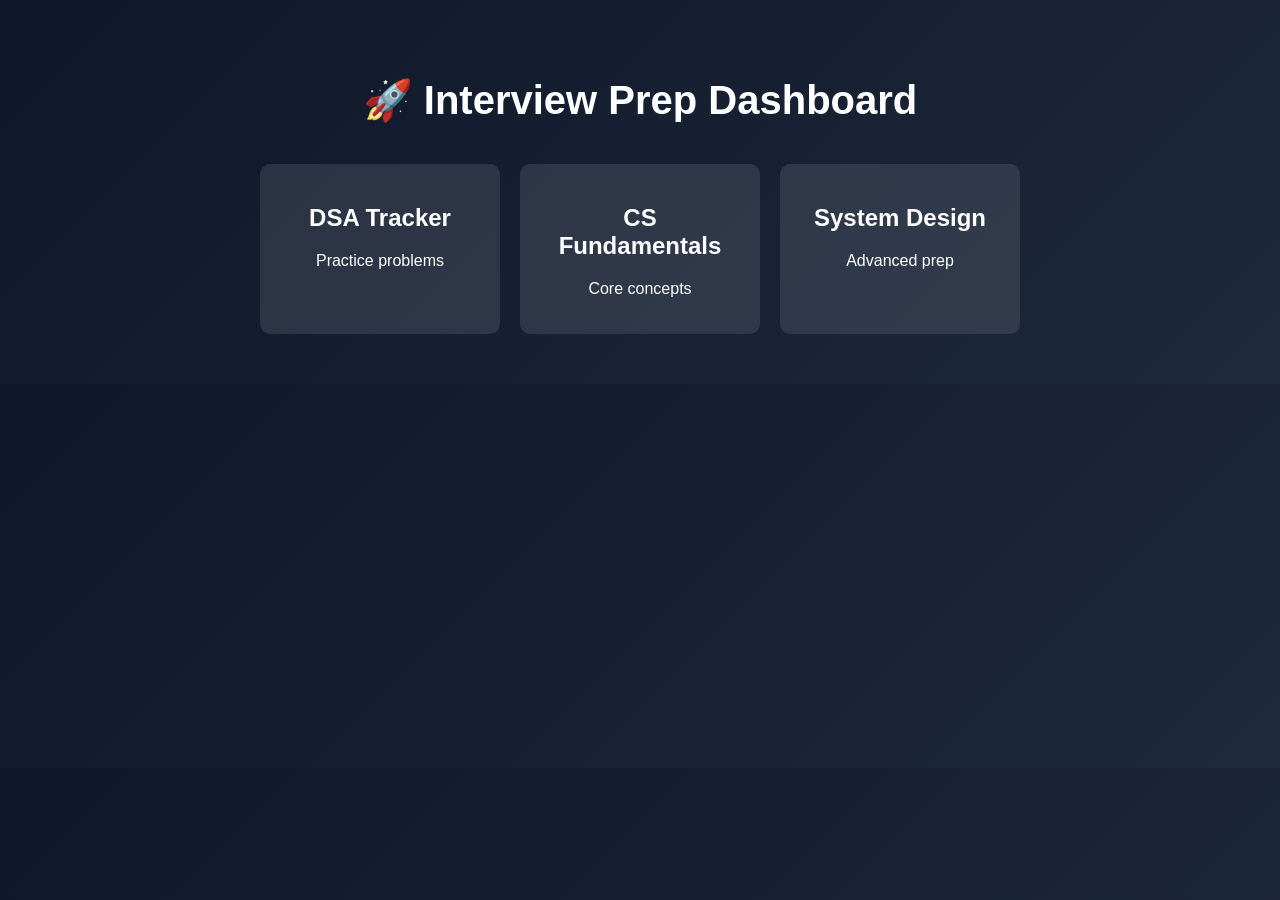
==== index.html @ ec3ee874 "first commit" ====
<!DOCTYPE html>
<html lang="en">
<head>
<meta charset="UTF-8">
<title>Prep Tracker</title>
<link rel="stylesheet" href="css/styles.css">
</head>
<body>

<div class="container">
<h1 class="title">🚀 Interview Prep Dashboard</h1>

<div class="cards">
<a href="dsa.html" class="card">
<h2>DSA Tracker</h2>
<p>Practice problems</p>
</a>

<a href="cs.html" class="card">
<h2>CS Fundamentals</h2>
<p>Core concepts</p>
</a>

<a href="system.html" class="card">
<h2>System Design</h2>
<p>Advanced prep</p>
</a>
</div>
</div>

</body>
</html>
---- css/styles.css ----
body {
font-family: Arial, sans-serif;
margin: 0;
background: linear-gradient(135deg, #0f172a, #1e293b);
color: white;
}

.container {
text-align: center;
padding: 50px 20px;
}

.title {
font-size: 2.5rem;
margin-bottom: 40px;
}

.cards {
display: flex;
justify-content: center;
gap: 20px;
flex-wrap: wrap;
}

.card {
background: rgba(255,255,255,0.1);
padding: 20px;
border-radius: 10px;
text-decoration: none;
color: white;
width: 200px;
transition: 0.3s;
}

.card:hover {
transform: scale(1.05);
}

table {
width: 100%;
border-collapse: collapse;
}

td, th {
padding: 10px;
border: 1px solid #ccc;
}
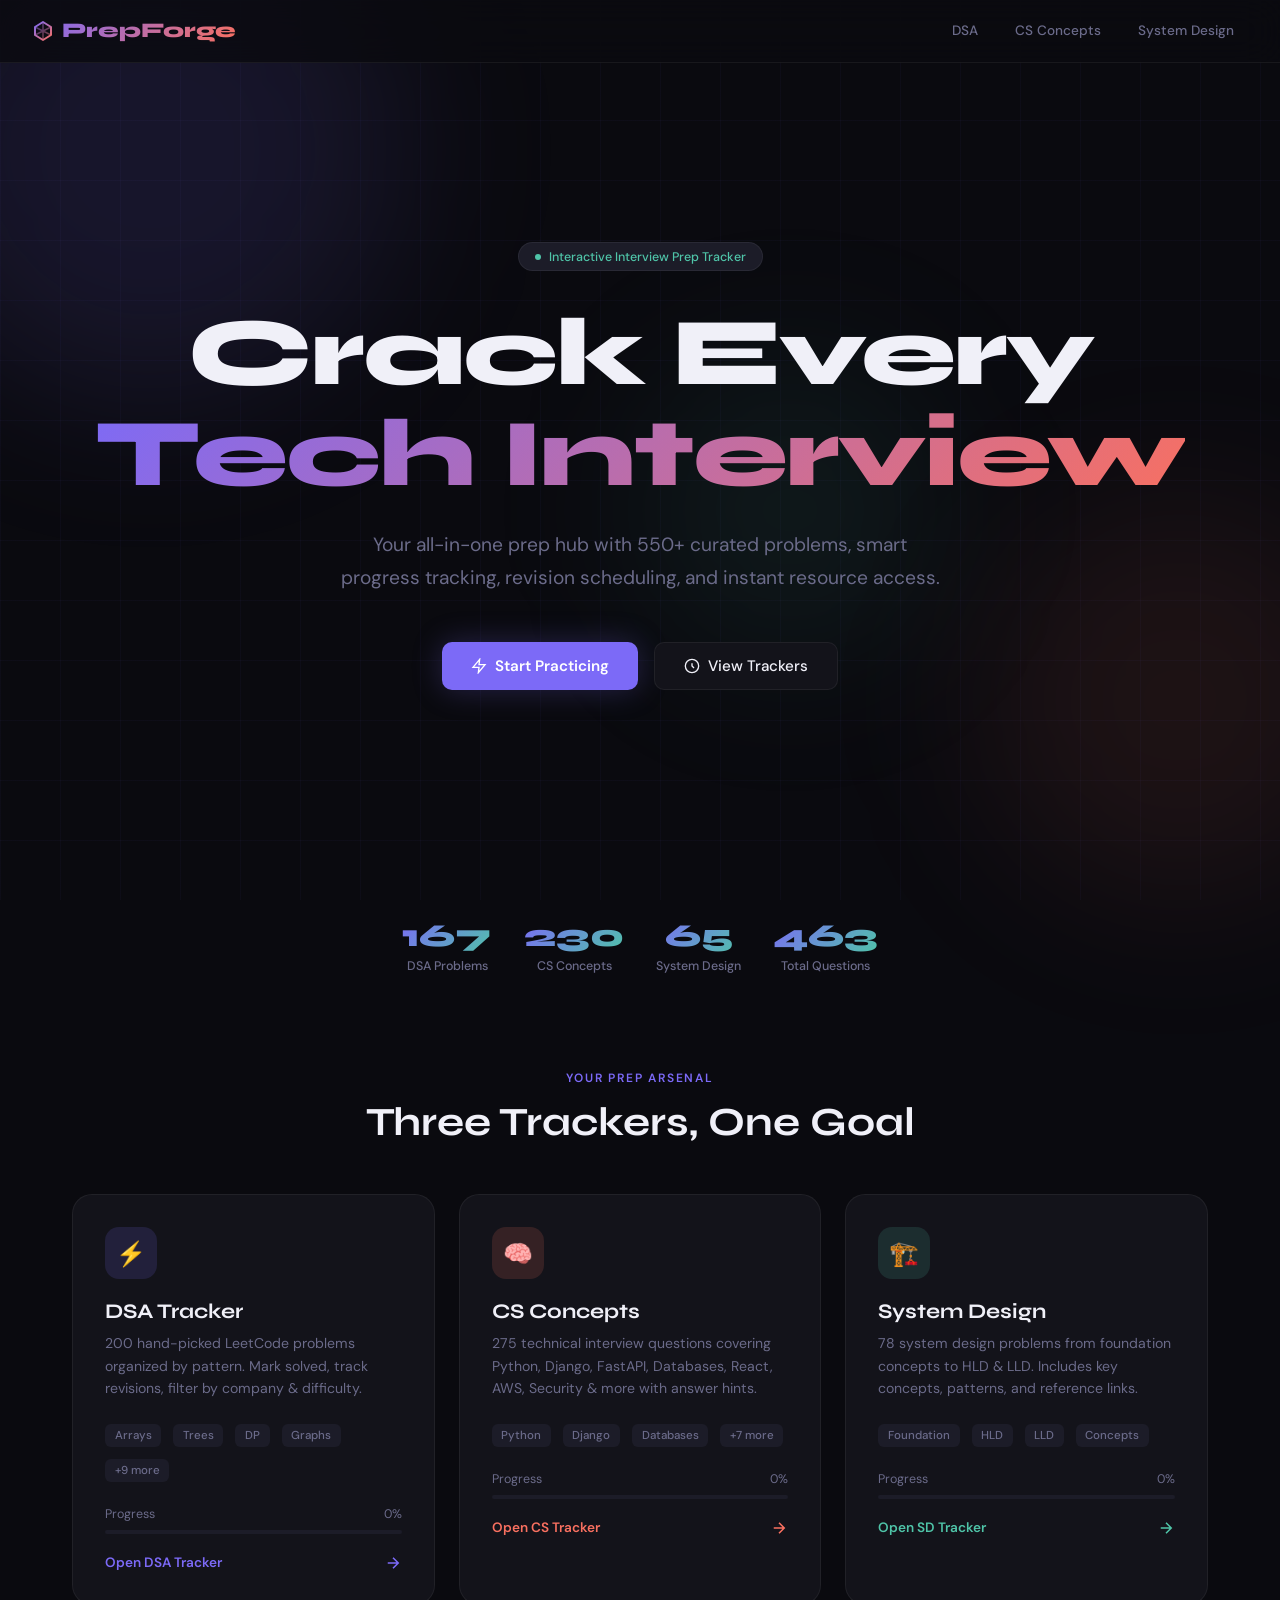
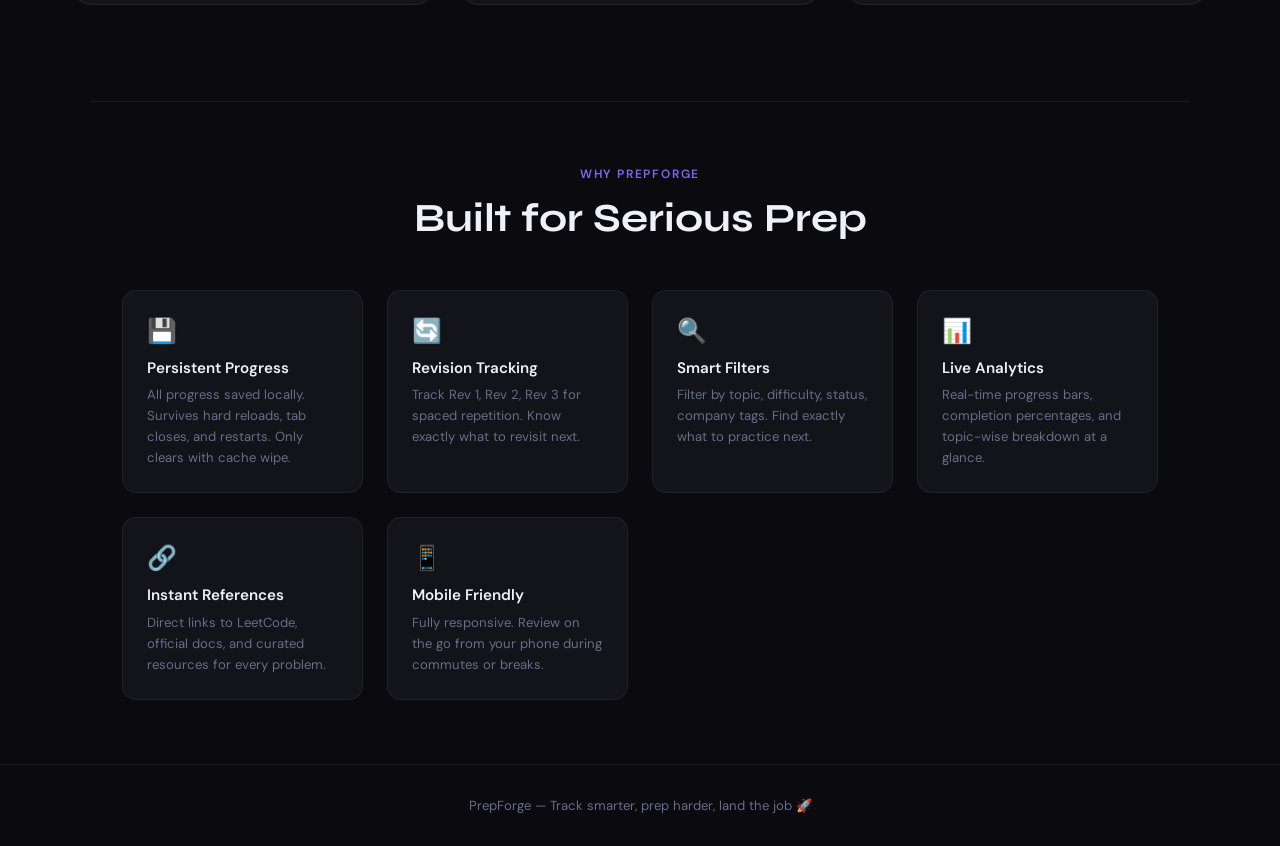
==== commit 83b569fe: "updated application UI" ====
--- a/index.html
+++ b/index.html
@@ -1,32 +1,611 @@
 <!DOCTYPE html>
 <html lang="en">
 <head>
-<meta charset="UTF-8">
-<title>Prep Tracker</title>
-<link rel="stylesheet" href="css/styles.css">
+<meta charset="UTF-8"/>
+<meta name="viewport" content="width=device-width, initial-scale=1.0"/>
+<title>PrepForge — Interview Mastery Hub</title>
+<link rel="preconnect" href="https://fonts.googleapis.com"/>
+<link rel="preconnect" href="https://fonts.gstatic.com" crossorigin/>
+<link href="https://fonts.googleapis.com/css2?family=Syne:wght@400;600;700;800&family=DM+Sans:wght@300;400;500&display=swap" rel="stylesheet"/>
+<style>
+:root {
+  --bg: #0a0a0f;
+  --surface: #13131a;
+  --surface2: #1c1c28;
+  --border: rgba(255,255,255,0.06);
+  --text: #f0f0f8;
+  --muted: #6b6b8a;
+  --accent1: #7c6af7;
+  --accent2: #f97060;
+  --accent3: #4fc4a8;
+  --accent1-glow: rgba(124,106,247,0.25);
+  --accent2-glow: rgba(249,112,96,0.25);
+  --accent3-glow: rgba(79,196,168,0.25);
+}
+
+* { box-sizing: border-box; margin: 0; padding: 0; }
+
+html { scroll-behavior: smooth; }
+
+body {
+  font-family: 'DM Sans', sans-serif;
+  background: var(--bg);
+  color: var(--text);
+  min-height: 100vh;
+  overflow-x: hidden;
+}
+
+/* Animated background */
+.bg-grid {
+  position: fixed;
+  inset: 0;
+  background-image:
+    linear-gradient(rgba(124,106,247,0.04) 1px, transparent 1px),
+    linear-gradient(90deg, rgba(124,106,247,0.04) 1px, transparent 1px);
+  background-size: 60px 60px;
+  pointer-events: none;
+  z-index: 0;
+}
+
+.bg-orb {
+  position: fixed;
+  border-radius: 50%;
+  filter: blur(80px);
+  pointer-events: none;
+  z-index: 0;
+  animation: orb-drift 20s ease-in-out infinite alternate;
+}
+.bg-orb-1 { width: 500px; height: 500px; background: rgba(124,106,247,0.12); top: -100px; left: -100px; }
+.bg-orb-2 { width: 400px; height: 400px; background: rgba(249,112,96,0.08); bottom: 0; right: -100px; animation-delay: -7s; }
+.bg-orb-3 { width: 300px; height: 300px; background: rgba(79,196,168,0.08); top: 40%; left: 50%; animation-delay: -13s; }
+
+@keyframes orb-drift {
+  from { transform: translate(0,0) scale(1); }
+  to   { transform: translate(40px, 30px) scale(1.1); }
+}
+
+/* NAV */
+nav {
+  position: fixed; top: 0; left: 0; right: 0; z-index: 100;
+  padding: 1rem 2rem;
+  display: flex; align-items: center; justify-content: space-between;
+  background: rgba(10,10,15,0.8);
+  backdrop-filter: blur(20px);
+  border-bottom: 1px solid var(--border);
+}
+
+.nav-logo {
+  font-family: 'Syne', sans-serif;
+  font-weight: 800; font-size: 1.3rem;
+  background: linear-gradient(135deg, var(--accent1), var(--accent2));
+  -webkit-background-clip: text; -webkit-text-fill-color: transparent;
+  background-clip: text;
+  display: flex; align-items: center; gap: 0.5rem;
+  text-decoration: none;
+}
+
+.nav-logo svg { -webkit-text-fill-color: initial; }
+
+.nav-links { display: flex; gap: 0.5rem; align-items: center; }
+
+.nav-link {
+  color: var(--muted); text-decoration: none;
+  font-size: 0.85rem; font-weight: 500;
+  padding: 0.4rem 0.9rem; border-radius: 6px;
+  transition: all 0.2s;
+}
+.nav-link:hover { color: var(--text); background: var(--surface2); }
+
+/* HERO */
+.hero {
+  position: relative; z-index: 1;
+  min-height: 100vh;
+  display: flex; flex-direction: column;
+  align-items: center; justify-content: center;
+  text-align: center;
+  padding: 6rem 2rem 4rem;
+}
+
+.hero-badge {
+  display: inline-flex; align-items: center; gap: 0.5rem;
+  background: var(--surface2); border: 1px solid var(--border);
+  border-radius: 100px; padding: 0.35rem 1rem;
+  font-size: 0.78rem; color: var(--accent3); font-weight: 500;
+  margin-bottom: 2rem;
+  animation: fade-up 0.6s ease both;
+}
+
+.hero-badge span { width: 6px; height: 6px; border-radius: 50%; background: var(--accent3); animation: pulse 2s infinite; display: inline-block; }
+
+@keyframes pulse { 0%,100%{opacity:1} 50%{opacity:0.3} }
+
+.hero-title {
+  font-family: 'Syne', sans-serif;
+  font-size: clamp(2.8rem, 8vw, 6rem);
+  font-weight: 800; line-height: 1.05;
+  letter-spacing: -0.02em;
+  margin-bottom: 1.5rem;
+  animation: fade-up 0.7s ease 0.1s both;
+}
+
+.hero-title .line2 {
+  background: linear-gradient(135deg, var(--accent1) 0%, var(--accent2) 100%);
+  -webkit-background-clip: text; -webkit-text-fill-color: transparent;
+  background-clip: text;
+}
+
+.hero-sub {
+  font-size: clamp(1rem, 2.5vw, 1.2rem);
+  color: var(--muted); max-width: 600px; line-height: 1.7;
+  margin-bottom: 3rem;
+  animation: fade-up 0.7s ease 0.2s both;
+}
+
+.hero-actions {
+  display: flex; gap: 1rem; flex-wrap: wrap; justify-content: center;
+  animation: fade-up 0.7s ease 0.3s both;
+}
+
+.btn-primary {
+  display: inline-flex; align-items: center; gap: 0.5rem;
+  background: var(--accent1); color: #fff;
+  padding: 0.8rem 1.8rem; border-radius: 10px;
+  font-weight: 600; font-size: 0.95rem;
+  text-decoration: none; border: none; cursor: pointer;
+  transition: all 0.25s;
+  box-shadow: 0 0 30px var(--accent1-glow);
+}
+.btn-primary:hover { transform: translateY(-2px); box-shadow: 0 8px 40px var(--accent1-glow); }
+
+.btn-ghost {
+  display: inline-flex; align-items: center; gap: 0.5rem;
+  background: var(--surface); color: var(--text);
+  padding: 0.8rem 1.8rem; border-radius: 10px;
+  font-weight: 500; font-size: 0.95rem;
+  text-decoration: none; border: 1px solid var(--border); cursor: pointer;
+  transition: all 0.25s;
+}
+.btn-ghost:hover { border-color: var(--accent1); color: var(--accent1); transform: translateY(-2px); }
+
+/* STATS BAR */
+.stats-bar {
+  position: relative; z-index: 1;
+  display: flex; justify-content: center; flex-wrap: wrap;
+  gap: 2rem; padding: 2rem;
+  margin-top: -1rem;
+  animation: fade-up 0.7s ease 0.4s both;
+}
+
+.stat-item {
+  text-align: center;
+}
+.stat-num {
+  font-family: 'Syne', sans-serif;
+  font-size: 2rem; font-weight: 800;
+  background: linear-gradient(135deg, var(--accent1), var(--accent3));
+  -webkit-background-clip: text; -webkit-text-fill-color: transparent;
+  background-clip: text;
+}
+.stat-label { font-size: 0.78rem; color: var(--muted); font-weight: 500; margin-top: 0.2rem; }
+
+/* TRACKER CARDS */
+.trackers-section {
+  position: relative; z-index: 1;
+  padding: 4rem 2rem 6rem;
+  max-width: 1200px; margin: 0 auto;
+}
+
+.section-header {
+  text-align: center; margin-bottom: 3rem;
+}
+.section-label {
+  font-size: 0.75rem; text-transform: uppercase; letter-spacing: 0.15em;
+  color: var(--accent1); font-weight: 600; margin-bottom: 0.75rem;
+}
+.section-title {
+  font-family: 'Syne', sans-serif;
+  font-size: clamp(1.8rem, 4vw, 2.5rem);
+  font-weight: 700;
+}
+
+.cards-grid {
+  display: grid;
+  grid-template-columns: repeat(auto-fit, minmax(320px, 1fr));
+  gap: 1.5rem;
+}
+
+.tracker-card {
+  background: var(--surface);
+  border: 1px solid var(--border);
+  border-radius: 20px;
+  padding: 2rem;
+  text-decoration: none; color: inherit;
+  display: block;
+  transition: all 0.3s cubic-bezier(0.34, 1.56, 0.64, 1);
+  position: relative; overflow: hidden;
+  cursor: pointer;
+}
+
+.tracker-card::before {
+  content: '';
+  position: absolute; inset: 0; border-radius: 20px;
+  opacity: 0; transition: opacity 0.3s;
+  pointer-events: none;
+}
+
+.tracker-card:hover {
+  transform: translateY(-6px);
+  border-color: transparent;
+}
+.tracker-card:hover::before { opacity: 1; }
+
+.card-dsa::before { background: linear-gradient(135deg, rgba(124,106,247,0.15), transparent); border: 1px solid rgba(124,106,247,0.4); border-radius: 20px; }
+.card-cs::before  { background: linear-gradient(135deg, rgba(249,112,96,0.15), transparent); border: 1px solid rgba(249,112,96,0.4); border-radius: 20px; }
+.card-sd::before  { background: linear-gradient(135deg, rgba(79,196,168,0.15), transparent); border: 1px solid rgba(79,196,168,0.4); border-radius: 20px; }
+
+.card-dsa:hover { box-shadow: 0 20px 60px rgba(124,106,247,0.2); }
+.card-cs:hover  { box-shadow: 0 20px 60px rgba(249,112,96,0.2); }
+.card-sd:hover  { box-shadow: 0 20px 60px rgba(79,196,168,0.2); }
+
+.card-icon {
+  width: 52px; height: 52px; border-radius: 14px;
+  display: flex; align-items: center; justify-content: center;
+  font-size: 1.5rem; margin-bottom: 1.25rem;
+}
+.card-dsa .card-icon { background: rgba(124,106,247,0.15); }
+.card-cs .card-icon  { background: rgba(249,112,96,0.15); }
+.card-sd .card-icon  { background: rgba(79,196,168,0.15); }
+
+.card-title {
+  font-family: 'Syne', sans-serif;
+  font-size: 1.3rem; font-weight: 700; margin-bottom: 0.5rem;
+}
+.card-desc { font-size: 0.88rem; color: var(--muted); line-height: 1.6; margin-bottom: 1.5rem; }
+
+.card-meta {
+  display: flex; gap: 0.75rem; flex-wrap: wrap; margin-bottom: 1.5rem;
+}
+.card-tag {
+  font-size: 0.72rem; padding: 0.25rem 0.6rem; border-radius: 6px;
+  background: var(--surface2); color: var(--muted); font-weight: 500;
+}
+
+.card-progress { margin-bottom: 1.25rem; }
+.progress-header {
+  display: flex; justify-content: space-between;
+  font-size: 0.78rem; color: var(--muted); margin-bottom: 0.5rem;
+}
+.progress-bar { height: 4px; background: var(--surface2); border-radius: 100px; overflow: hidden; }
+.progress-fill { height: 100%; border-radius: 100px; transition: width 1s ease; }
+.card-dsa .progress-fill { background: linear-gradient(90deg, var(--accent1), #a78bfa); }
+.card-cs .progress-fill  { background: linear-gradient(90deg, var(--accent2), #fbbf24); }
+.card-sd .progress-fill  { background: linear-gradient(90deg, var(--accent3), #34d399); }
+
+.card-cta {
+  display: flex; align-items: center; justify-content: space-between;
+  font-size: 0.85rem; font-weight: 600;
+}
+.card-dsa .card-cta { color: var(--accent1); }
+.card-cs .card-cta  { color: var(--accent2); }
+.card-sd .card-cta  { color: var(--accent3); }
+
+/* FEATURES */
+.features-section {
+  position: relative; z-index: 1;
+  padding: 4rem 2rem;
+  max-width: 1100px; margin: 0 auto;
+  border-top: 1px solid var(--border);
+}
+
+.features-grid {
+  display: grid;
+  grid-template-columns: repeat(auto-fit, minmax(220px, 1fr));
+  gap: 1.5rem; margin-top: 2.5rem;
+}
+.feature-item {
+  padding: 1.5rem;
+  background: var(--surface); border: 1px solid var(--border);
+  border-radius: 14px;
+}
+.feature-icon { font-size: 1.5rem; margin-bottom: 0.75rem; }
+.feature-title { font-weight: 600; margin-bottom: 0.4rem; font-size: 0.95rem; }
+.feature-desc { font-size: 0.82rem; color: var(--muted); line-height: 1.6; }
+
+/* FOOTER */
+footer {
+  position: relative; z-index: 1;
+  text-align: center; padding: 2rem;
+  border-top: 1px solid var(--border);
+  color: var(--muted); font-size: 0.82rem;
+}
+
+/* ANIMATIONS */
+@keyframes fade-up {
+  from { opacity: 0; transform: translateY(24px); }
+  to   { opacity: 1; transform: translateY(0); }
+}
+
+.animate-in {
+  animation: fade-up 0.6s ease both;
+}
+
+/* MOBILE */
+@media (max-width: 640px) {
+  nav { padding: 0.75rem 1rem; }
+  .nav-links .nav-link { padding: 0.3rem 0.6rem; font-size: 0.8rem; }
+  .hero { padding: 5rem 1.25rem 3rem; }
+  .hero-actions { flex-direction: column; align-items: center; }
+  .btn-primary, .btn-ghost { width: 100%; max-width: 280px; justify-content: center; }
+  .stats-bar { gap: 1.5rem; }
+  .trackers-section { padding: 3rem 1.25rem 4rem; }
+  .cards-grid { grid-template-columns: 1fr; }
+}
+
+/* Number counter animation */
+.counter { display: inline-block; }
+</style>
 </head>
 <body>
 
-<div class="container">
-<h1 class="title">🚀 Interview Prep Dashboard</h1>
-
-<div class="cards">
-<a href="dsa.html" class="card">
-<h2>DSA Tracker</h2>
-<p>Practice problems</p>
-</a>
-
-<a href="cs.html" class="card">
-<h2>CS Fundamentals</h2>
-<p>Core concepts</p>
-</a>
-
-<a href="system.html" class="card">
-<h2>System Design</h2>
-<p>Advanced prep</p>
-</a>
+<div class="bg-grid"></div>
+<div class="bg-orb bg-orb-1"></div>
+<div class="bg-orb bg-orb-2"></div>
+<div class="bg-orb bg-orb-3"></div>
+
+<nav>
+  <a href="index.html" class="nav-logo">
+    <svg width="22" height="22" viewBox="0 0 22 22" fill="none" xmlns="http://www.w3.org/2000/svg">
+      <path d="M11 2L3 7V15L11 20L19 15V7L11 2Z" stroke="url(#g)" stroke-width="2" stroke-linejoin="round"/>
+      <path d="M11 2V20M3 7L19 15M19 7L3 15" stroke="url(#g)" stroke-width="1.5" stroke-opacity="0.5"/>
+      <defs><linearGradient id="g" x1="3" y1="2" x2="19" y2="20" gradientUnits="userSpaceOnUse"><stop stop-color="#7c6af7"/><stop offset="1" stop-color="#f97060"/></linearGradient></defs>
+    </svg>
+    PrepForge
+  </a>
+  <div class="nav-links">
+    <a href="dsa.html" class="nav-link">DSA</a>
+    <a href="cs.html" class="nav-link">CS Concepts</a>
+    <a href="sd.html" class="nav-link">System Design</a>
+  </div>
+</nav>
+
+<section class="hero">
+  <div class="hero-badge">
+    <span></span>
+    Interactive Interview Prep Tracker
+  </div>
+  <h1 class="hero-title">
+    Crack Every<br/>
+    <span class="line2">Tech Interview</span>
+  </h1>
+  <p class="hero-sub">
+    Your all-in-one prep hub with 550+ curated problems, smart progress tracking, revision scheduling, and instant resource access.
+  </p>
+  <div class="hero-actions">
+    <a href="dsa.html" class="btn-primary">
+      <svg width="16" height="16" fill="none" stroke="currentColor" stroke-width="2" viewBox="0 0 24 24"><path d="M13 2L3 14h9l-1 8 10-12h-9l1-8z"/></svg>
+      Start Practicing
+    </a>
+    <a href="#trackers" class="btn-ghost">
+      <svg width="16" height="16" fill="none" stroke="currentColor" stroke-width="2" viewBox="0 0 24 24"><circle cx="12" cy="12" r="10"/><path d="M12 8v4l3 3"/></svg>
+      View Trackers
+    </a>
+  </div>
+</section>
+
+<div class="stats-bar" id="stats">
+  <div class="stat-item">
+    <div class="stat-num" data-target="200">0</div>
+    <div class="stat-label">DSA Problems</div>
+  </div>
+  <div class="stat-item">
+    <div class="stat-num" data-target="275">0</div>
+    <div class="stat-label">CS Concepts</div>
+  </div>
+  <div class="stat-item">
+    <div class="stat-num" data-target="78">0</div>
+    <div class="stat-label">System Design</div>
+  </div>
+  <div class="stat-item">
+    <div class="stat-num" data-target="553" id="total-count">0</div>
+    <div class="stat-label">Total Questions</div>
+  </div>
 </div>
-</div>
-
+
+<section class="trackers-section" id="trackers">
+  <div class="section-header">
+    <div class="section-label">Your Prep Arsenal</div>
+    <h2 class="section-title">Three Trackers, One Goal</h2>
+  </div>
+  <div class="cards-grid">
+
+    <a href="dsa.html" class="tracker-card card-dsa animate-in">
+      <div class="card-icon">⚡</div>
+      <h3 class="card-title">DSA Tracker</h3>
+      <p class="card-desc">200 hand-picked LeetCode problems organized by pattern. Mark solved, track revisions, filter by company & difficulty.</p>
+      <div class="card-meta">
+        <span class="card-tag">Arrays</span>
+        <span class="card-tag">Trees</span>
+        <span class="card-tag">DP</span>
+        <span class="card-tag">Graphs</span>
+        <span class="card-tag">+9 more</span>
+      </div>
+      <div class="card-progress">
+        <div class="progress-header">
+          <span>Progress</span>
+          <span id="dsa-pct">0%</span>
+        </div>
+        <div class="progress-bar"><div class="progress-fill" id="dsa-bar" style="width:0%"></div></div>
+      </div>
+      <div class="card-cta">
+        Open DSA Tracker
+        <svg width="18" height="18" fill="none" stroke="currentColor" stroke-width="2" viewBox="0 0 24 24"><path d="M5 12h14M12 5l7 7-7 7"/></svg>
+      </div>
+    </a>
+
+    <a href="cs.html" class="tracker-card card-cs animate-in" style="animation-delay:0.1s">
+      <div class="card-icon">🧠</div>
+      <h3 class="card-title">CS Concepts</h3>
+      <p class="card-desc">275 technical interview questions covering Python, Django, FastAPI, Databases, React, AWS, Security & more with answer hints.</p>
+      <div class="card-meta">
+        <span class="card-tag">Python</span>
+        <span class="card-tag">Django</span>
+        <span class="card-tag">Databases</span>
+        <span class="card-tag">+7 more</span>
+      </div>
+      <div class="card-progress">
+        <div class="progress-header">
+          <span>Progress</span>
+          <span id="cs-pct">0%</span>
+        </div>
+        <div class="progress-bar"><div class="progress-fill" id="cs-bar" style="width:0%"></div></div>
+      </div>
+      <div class="card-cta">
+        Open CS Tracker
+        <svg width="18" height="18" fill="none" stroke="currentColor" stroke-width="2" viewBox="0 0 24 24"><path d="M5 12h14M12 5l7 7-7 7"/></svg>
+      </div>
+    </a>
+
+    <a href="sd.html" class="tracker-card card-sd animate-in" style="animation-delay:0.2s">
+      <div class="card-icon">🏗️</div>
+      <h3 class="card-title">System Design</h3>
+      <p class="card-desc">78 system design problems from foundation concepts to HLD & LLD. Includes key concepts, patterns, and reference links.</p>
+      <div class="card-meta">
+        <span class="card-tag">Foundation</span>
+        <span class="card-tag">HLD</span>
+        <span class="card-tag">LLD</span>
+        <span class="card-tag">Concepts</span>
+      </div>
+      <div class="card-progress">
+        <div class="progress-header">
+          <span>Progress</span>
+          <span id="sd-pct">0%</span>
+        </div>
+        <div class="progress-bar"><div class="progress-fill" id="sd-bar" style="width:0%"></div></div>
+      </div>
+      <div class="card-cta">
+        Open SD Tracker
+        <svg width="18" height="18" fill="none" stroke="currentColor" stroke-width="2" viewBox="0 0 24 24"><path d="M5 12h14M12 5l7 7-7 7"/></svg>
+      </div>
+    </a>
+
+  </div>
+</section>
+
+<section class="features-section">
+  <div class="section-header">
+    <div class="section-label">Why PrepForge</div>
+    <h2 class="section-title">Built for Serious Prep</h2>
+  </div>
+  <div class="features-grid">
+    <div class="feature-item">
+      <div class="feature-icon">💾</div>
+      <div class="feature-title">Persistent Progress</div>
+      <div class="feature-desc">All progress saved locally. Survives hard reloads, tab closes, and restarts. Only clears with cache wipe.</div>
+    </div>
+    <div class="feature-item">
+      <div class="feature-icon">🔄</div>
+      <div class="feature-title">Revision Tracking</div>
+      <div class="feature-desc">Track Rev 1, Rev 2, Rev 3 for spaced repetition. Know exactly what to revisit next.</div>
+    </div>
+    <div class="feature-item">
+      <div class="feature-icon">🔍</div>
+      <div class="feature-title">Smart Filters</div>
+      <div class="feature-desc">Filter by topic, difficulty, status, company tags. Find exactly what to practice next.</div>
+    </div>
+    <div class="feature-item">
+      <div class="feature-icon">📊</div>
+      <div class="feature-title">Live Analytics</div>
+      <div class="feature-desc">Real-time progress bars, completion percentages, and topic-wise breakdown at a glance.</div>
+    </div>
+    <div class="feature-item">
+      <div class="feature-icon">🔗</div>
+      <div class="feature-title">Instant References</div>
+      <div class="feature-desc">Direct links to LeetCode, official docs, and curated resources for every problem.</div>
+    </div>
+    <div class="feature-item">
+      <div class="feature-icon">📱</div>
+      <div class="feature-title">Mobile Friendly</div>
+      <div class="feature-desc">Fully responsive. Review on the go from your phone during commutes or breaks.</div>
+    </div>
+  </div>
+</section>
+
+<footer>
+  <p>PrepForge — Track smarter, prep harder, land the job 🚀</p>
+</footer>
+
+<script>
+// Counter animation
+function animateCounter(el, target) {
+  let start = 0;
+  const duration = 1500;
+  const step = (timestamp) => {
+    if (!start) start = timestamp;
+    const progress = Math.min((timestamp - start) / duration, 1);
+    const eased = 1 - Math.pow(1 - progress, 3);
+    el.textContent = Math.floor(eased * target);
+    if (progress < 1) requestAnimationFrame(step);
+    else el.textContent = target;
+  };
+  requestAnimationFrame(step);
+}
+
+// Observe stats bar
+const statsObs = new IntersectionObserver((entries) => {
+  entries.forEach(e => {
+    if (e.isIntersecting) {
+      document.querySelectorAll('[data-target]').forEach(el => {
+        animateCounter(el, parseInt(el.dataset.target));
+      });
+      statsObs.disconnect();
+    }
+  });
+}, { threshold: 0.3 });
+statsObs.observe(document.getElementById('stats'));
+
+// Load progress from localStorage
+function loadProgress() {
+  const dsaProgress = JSON.parse(localStorage.getItem('prepforge_dsa') || '{}');
+  const csProgress  = JSON.parse(localStorage.getItem('prepforge_cs') || '{}');
+  const sdProgress  = JSON.parse(localStorage.getItem('prepforge_sd') || '{}');
+
+  const dsaDone = Object.values(dsaProgress).filter(v => v.status === 'Done').length;
+  const csDone  = Object.values(csProgress).filter(v => v.status === 'Done').length;
+  const sdDone  = Object.values(sdProgress).filter(v => v.status === 'Done').length;
+
+  const dsaPct = Math.round((dsaDone / 200) * 100);
+  const csPct  = Math.round((csDone / 275) * 100);
+  const sdPct  = Math.round((sdDone / 78) * 100);
+
+  document.getElementById('dsa-pct').textContent = dsaPct + '%';
+  document.getElementById('cs-pct').textContent  = csPct + '%';
+  document.getElementById('sd-pct').textContent  = sdPct + '%';
+
+  setTimeout(() => {
+    document.getElementById('dsa-bar').style.width = dsaPct + '%';
+    document.getElementById('cs-bar').style.width  = csPct + '%';
+    document.getElementById('sd-bar').style.width  = sdPct + '%';
+  }, 300);
+}
+
+loadProgress();
+
+// Animate cards on scroll
+const cardObs = new IntersectionObserver((entries) => {
+  entries.forEach(e => {
+    if (e.isIntersecting) e.target.style.opacity = '1';
+  });
+}, { threshold: 0.1 });
+document.querySelectorAll('.animate-in').forEach(el => {
+  el.style.opacity = '0';
+  cardObs.observe(el);
+});
+// Re-trigger in case already visible
+setTimeout(() => {
+  document.querySelectorAll('.animate-in').forEach(el => {
+    el.style.opacity = '';
+  });
+}, 50);
+</script>
 </body>
 </html>
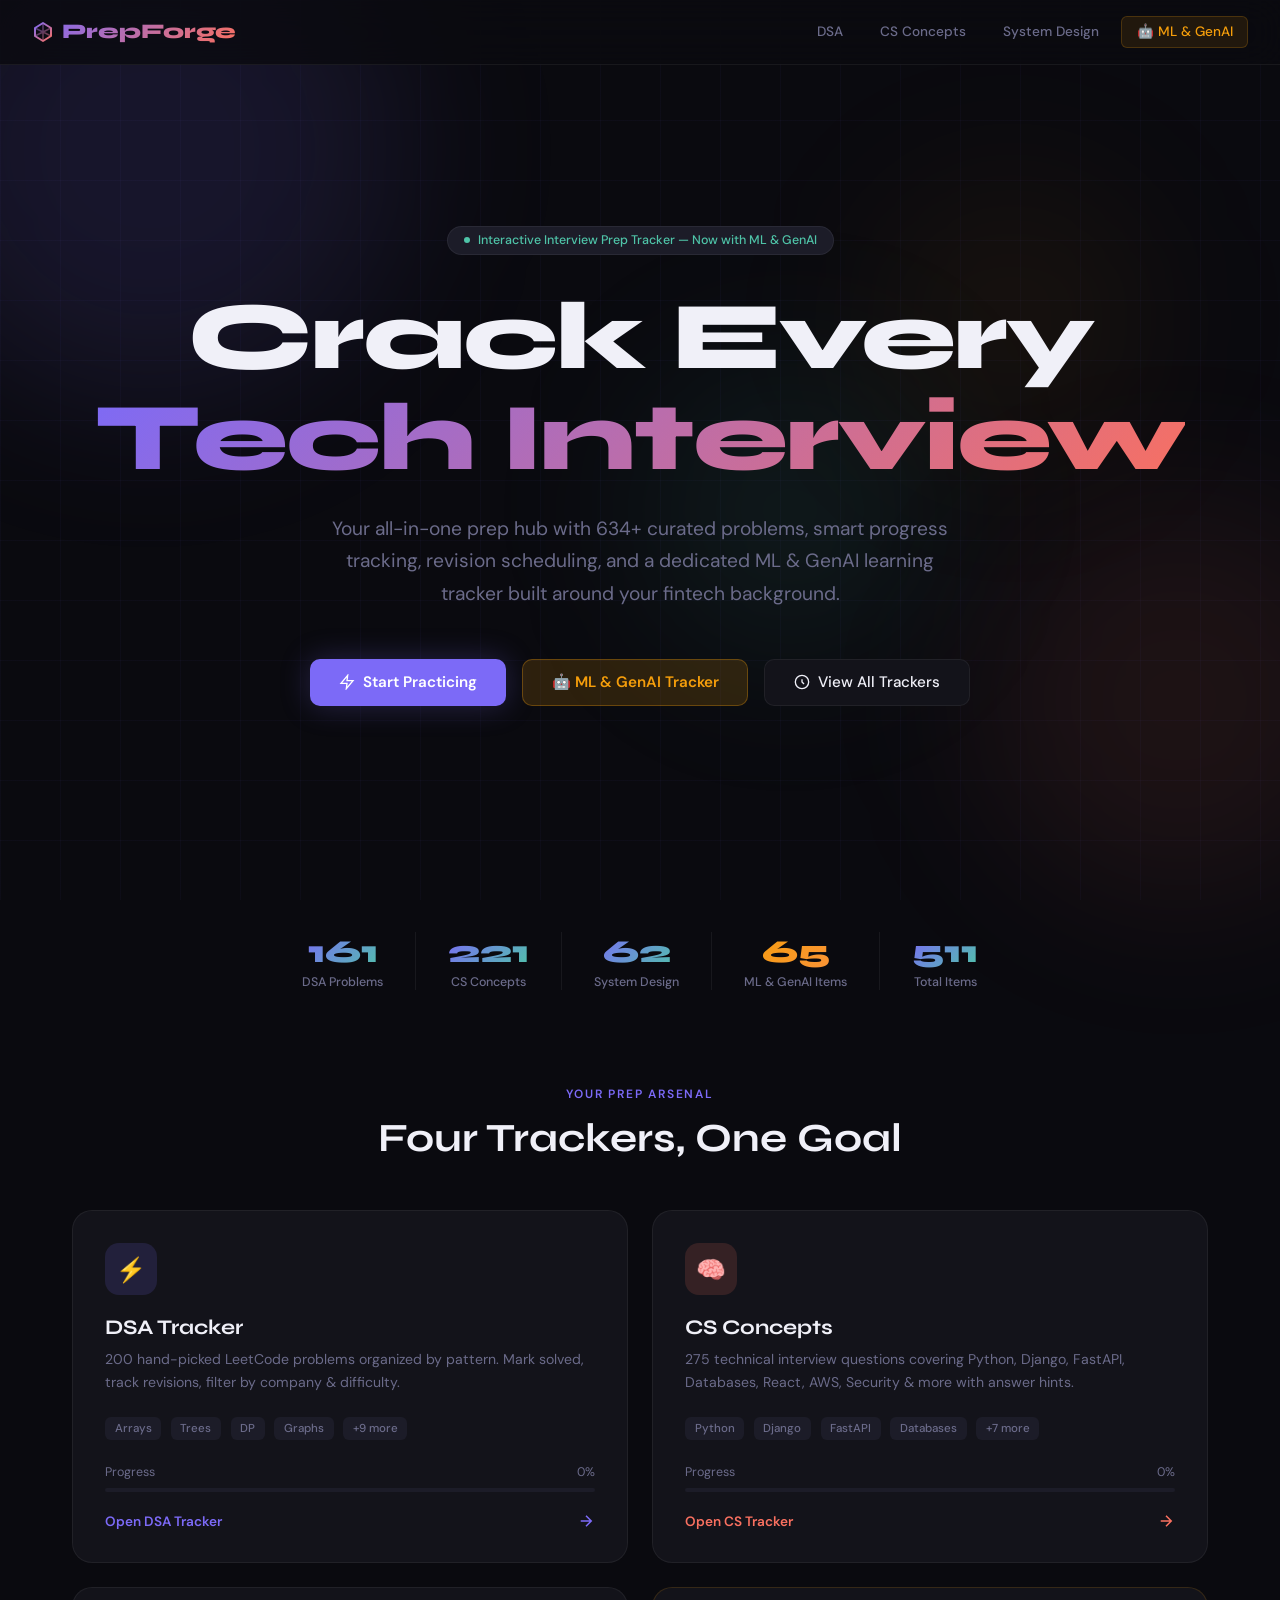
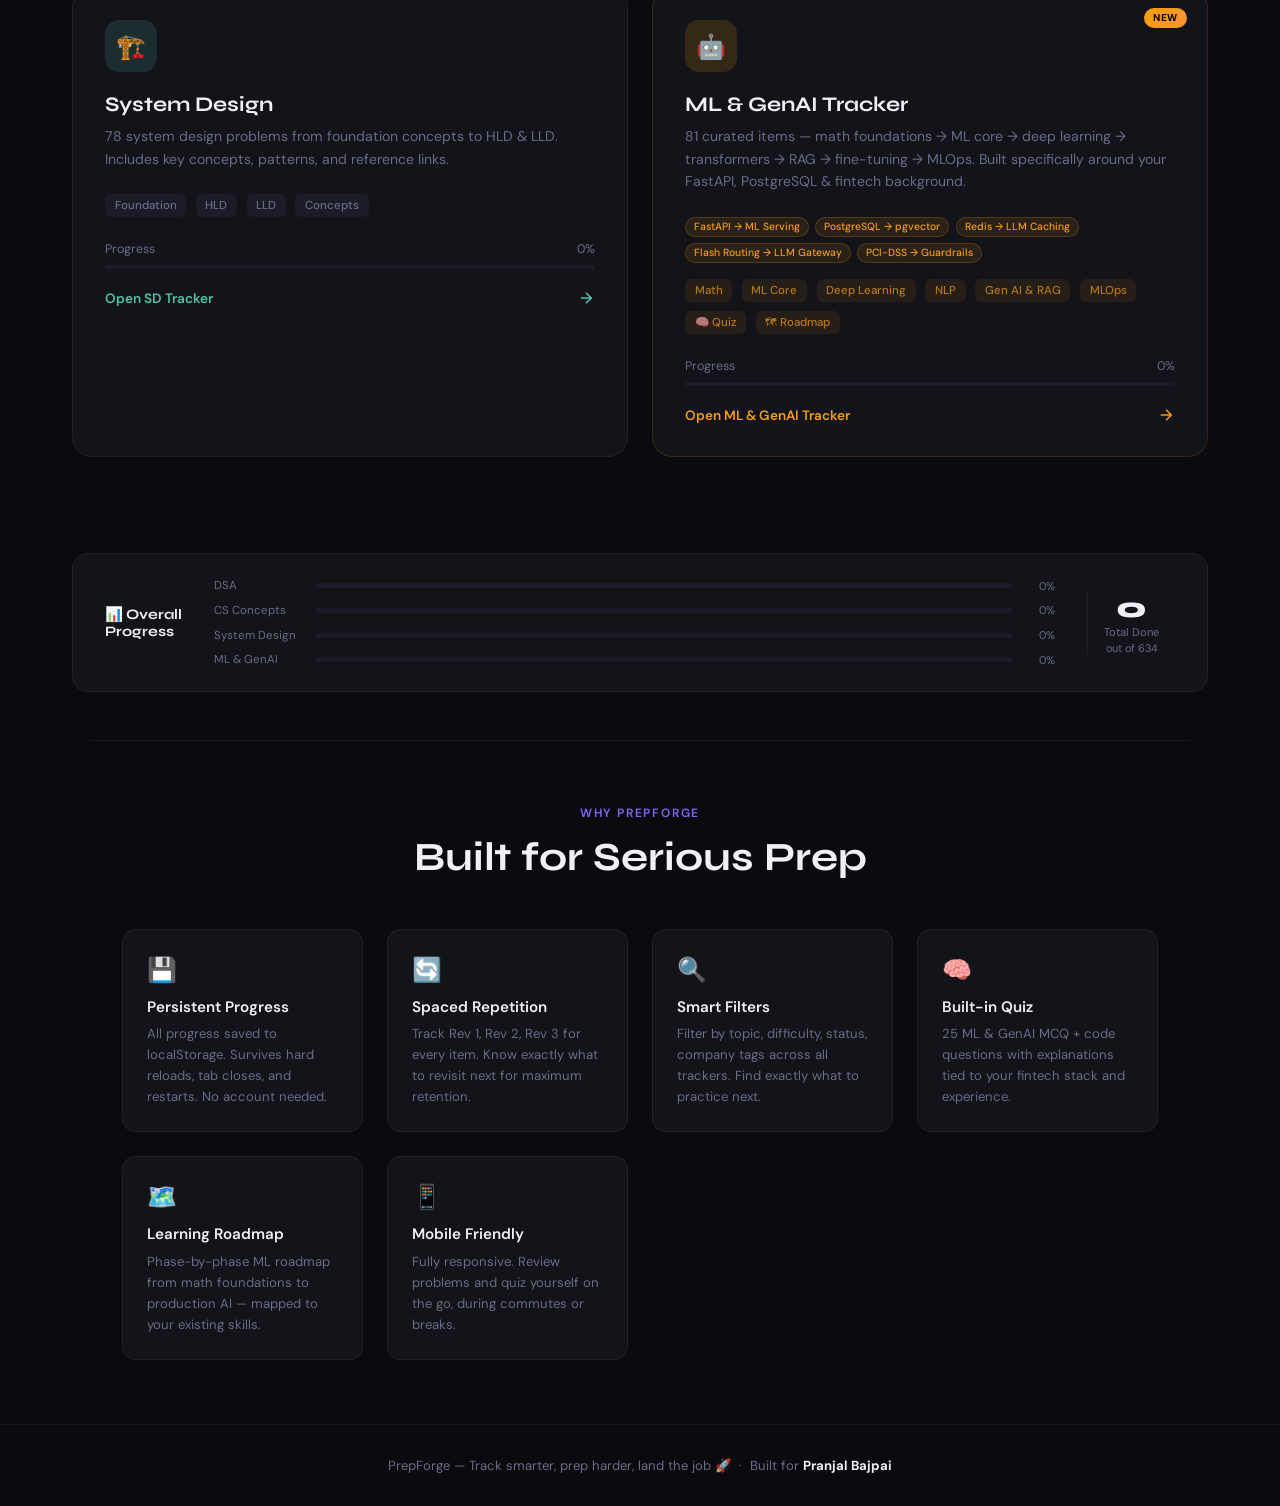
==== commit 9842f4c3: "added the ml module" ====
--- a/index.html
+++ b/index.html
@@ -18,15 +18,15 @@
   --accent1: #7c6af7;
   --accent2: #f97060;
   --accent3: #4fc4a8;
+  --accent4: #f59e0b;
   --accent1-glow: rgba(124,106,247,0.25);
   --accent2-glow: rgba(249,112,96,0.25);
   --accent3-glow: rgba(79,196,168,0.25);
+  --accent4-glow: rgba(245,158,11,0.25);
 }
 
 * { box-sizing: border-box; margin: 0; padding: 0; }
-
 html { scroll-behavior: smooth; }
-
 body {
   font-family: 'DM Sans', sans-serif;
   background: var(--bg);
@@ -35,36 +35,30 @@
   overflow-x: hidden;
 }
 
-/* Animated background */
+/* ── BACKGROUND ─────────────────────────────────────────────── */
 .bg-grid {
-  position: fixed;
-  inset: 0;
+  position: fixed; inset: 0;
   background-image:
     linear-gradient(rgba(124,106,247,0.04) 1px, transparent 1px),
     linear-gradient(90deg, rgba(124,106,247,0.04) 1px, transparent 1px);
   background-size: 60px 60px;
-  pointer-events: none;
-  z-index: 0;
-}
-
+  pointer-events: none; z-index: 0;
+}
 .bg-orb {
-  position: fixed;
-  border-radius: 50%;
-  filter: blur(80px);
-  pointer-events: none;
-  z-index: 0;
+  position: fixed; border-radius: 50%; filter: blur(80px);
+  pointer-events: none; z-index: 0;
   animation: orb-drift 20s ease-in-out infinite alternate;
 }
 .bg-orb-1 { width: 500px; height: 500px; background: rgba(124,106,247,0.12); top: -100px; left: -100px; }
 .bg-orb-2 { width: 400px; height: 400px; background: rgba(249,112,96,0.08); bottom: 0; right: -100px; animation-delay: -7s; }
 .bg-orb-3 { width: 300px; height: 300px; background: rgba(79,196,168,0.08); top: 40%; left: 50%; animation-delay: -13s; }
-
+.bg-orb-4 { width: 280px; height: 280px; background: rgba(245,158,11,0.06); top: 20%; right: 10%; animation-delay: -4s; }
 @keyframes orb-drift {
   from { transform: translate(0,0) scale(1); }
   to   { transform: translate(40px, 30px) scale(1.1); }
 }
 
-/* NAV */
+/* ── NAV ────────────────────────────────────────────────────── */
 nav {
   position: fixed; top: 0; left: 0; right: 0; z-index: 100;
   padding: 1rem 2rem;
@@ -73,39 +67,36 @@
   backdrop-filter: blur(20px);
   border-bottom: 1px solid var(--border);
 }
-
 .nav-logo {
   font-family: 'Syne', sans-serif;
   font-weight: 800; font-size: 1.3rem;
   background: linear-gradient(135deg, var(--accent1), var(--accent2));
-  -webkit-background-clip: text; -webkit-text-fill-color: transparent;
-  background-clip: text;
-  display: flex; align-items: center; gap: 0.5rem;
-  text-decoration: none;
-}
-
+  -webkit-background-clip: text; -webkit-text-fill-color: transparent; background-clip: text;
+  display: flex; align-items: center; gap: 0.5rem; text-decoration: none;
+}
 .nav-logo svg { -webkit-text-fill-color: initial; }
-
 .nav-links { display: flex; gap: 0.5rem; align-items: center; }
-
 .nav-link {
   color: var(--muted); text-decoration: none;
   font-size: 0.85rem; font-weight: 500;
-  padding: 0.4rem 0.9rem; border-radius: 6px;
-  transition: all 0.2s;
+  padding: 0.4rem 0.9rem; border-radius: 6px; transition: all 0.2s;
 }
 .nav-link:hover { color: var(--text); background: var(--surface2); }
-
-/* HERO */
+.nav-link.ml-link {
+  background: rgba(245,158,11,0.1);
+  border: 1px solid rgba(245,158,11,0.2);
+  color: var(--accent4);
+}
+.nav-link.ml-link:hover { background: rgba(245,158,11,0.2); color: var(--accent4); }
+
+/* ── HERO ───────────────────────────────────────────────────── */
 .hero {
   position: relative; z-index: 1;
   min-height: 100vh;
   display: flex; flex-direction: column;
   align-items: center; justify-content: center;
-  text-align: center;
-  padding: 6rem 2rem 4rem;
-}
-
+  text-align: center; padding: 6rem 2rem 4rem;
+}
 .hero-badge {
   display: inline-flex; align-items: center; gap: 0.5rem;
   background: var(--surface2); border: 1px solid var(--border);
@@ -114,38 +105,30 @@
   margin-bottom: 2rem;
   animation: fade-up 0.6s ease both;
 }
-
 .hero-badge span { width: 6px; height: 6px; border-radius: 50%; background: var(--accent3); animation: pulse 2s infinite; display: inline-block; }
-
 @keyframes pulse { 0%,100%{opacity:1} 50%{opacity:0.3} }
 
 .hero-title {
   font-family: 'Syne', sans-serif;
   font-size: clamp(2.8rem, 8vw, 6rem);
-  font-weight: 800; line-height: 1.05;
-  letter-spacing: -0.02em;
+  font-weight: 800; line-height: 1.05; letter-spacing: -0.02em;
   margin-bottom: 1.5rem;
   animation: fade-up 0.7s ease 0.1s both;
 }
-
 .hero-title .line2 {
   background: linear-gradient(135deg, var(--accent1) 0%, var(--accent2) 100%);
-  -webkit-background-clip: text; -webkit-text-fill-color: transparent;
-  background-clip: text;
-}
-
+  -webkit-background-clip: text; -webkit-text-fill-color: transparent; background-clip: text;
+}
 .hero-sub {
   font-size: clamp(1rem, 2.5vw, 1.2rem);
-  color: var(--muted); max-width: 600px; line-height: 1.7;
+  color: var(--muted); max-width: 620px; line-height: 1.7;
   margin-bottom: 3rem;
   animation: fade-up 0.7s ease 0.2s both;
 }
-
 .hero-actions {
   display: flex; gap: 1rem; flex-wrap: wrap; justify-content: center;
   animation: fade-up 0.7s ease 0.3s both;
 }
-
 .btn-primary {
   display: inline-flex; align-items: center; gap: 0.5rem;
   background: var(--accent1); color: #fff;
@@ -156,7 +139,15 @@
   box-shadow: 0 0 30px var(--accent1-glow);
 }
 .btn-primary:hover { transform: translateY(-2px); box-shadow: 0 8px 40px var(--accent1-glow); }
-
+.btn-ml {
+  display: inline-flex; align-items: center; gap: 0.5rem;
+  background: rgba(245,158,11,0.15); color: var(--accent4);
+  padding: 0.8rem 1.8rem; border-radius: 10px;
+  font-weight: 600; font-size: 0.95rem;
+  text-decoration: none; border: 1px solid rgba(245,158,11,0.3); cursor: pointer;
+  transition: all 0.25s;
+}
+.btn-ml:hover { background: rgba(245,158,11,0.25); transform: translateY(-2px); box-shadow: 0 8px 30px var(--accent4-glow); }
 .btn-ghost {
   display: inline-flex; align-items: center; gap: 0.5rem;
   background: var(--surface); color: var(--text);
@@ -167,85 +158,104 @@
 }
 .btn-ghost:hover { border-color: var(--accent1); color: var(--accent1); transform: translateY(-2px); }
 
-/* STATS BAR */
+/* ── STATS BAR ──────────────────────────────────────────────── */
 .stats-bar {
   position: relative; z-index: 1;
   display: flex; justify-content: center; flex-wrap: wrap;
   gap: 2rem; padding: 2rem;
-  margin-top: -1rem;
   animation: fade-up 0.7s ease 0.4s both;
 }
-
-.stat-item {
-  text-align: center;
-}
+.stat-item { text-align: center; }
 .stat-num {
   font-family: 'Syne', sans-serif;
   font-size: 2rem; font-weight: 800;
   background: linear-gradient(135deg, var(--accent1), var(--accent3));
-  -webkit-background-clip: text; -webkit-text-fill-color: transparent;
-  background-clip: text;
+  -webkit-background-clip: text; -webkit-text-fill-color: transparent; background-clip: text;
+}
+.stat-num.ml-stat {
+  background: linear-gradient(135deg, var(--accent4), #fb923c);
+  -webkit-background-clip: text; -webkit-text-fill-color: transparent; background-clip: text;
 }
 .stat-label { font-size: 0.78rem; color: var(--muted); font-weight: 500; margin-top: 0.2rem; }
 
-/* TRACKER CARDS */
+/* stat separator */
+.stat-sep { width: 1px; background: var(--border); align-self: stretch; display: none; }
+@media(min-width:600px){ .stat-sep { display:block; } }
+
+/* ── CARDS ──────────────────────────────────────────────────── */
 .trackers-section {
   position: relative; z-index: 1;
   padding: 4rem 2rem 6rem;
   max-width: 1200px; margin: 0 auto;
 }
-
-.section-header {
-  text-align: center; margin-bottom: 3rem;
-}
+.section-header { text-align: center; margin-bottom: 3rem; }
 .section-label {
   font-size: 0.75rem; text-transform: uppercase; letter-spacing: 0.15em;
   color: var(--accent1); font-weight: 600; margin-bottom: 0.75rem;
 }
-.section-title {
-  font-family: 'Syne', sans-serif;
-  font-size: clamp(1.8rem, 4vw, 2.5rem);
-  font-weight: 700;
-}
-
+.section-title { font-family: 'Syne', sans-serif; font-size: clamp(1.8rem, 4vw, 2.5rem); font-weight: 700; }
+
+/* 2×2 grid with ML card full-width at bottom on small screens */
 .cards-grid {
   display: grid;
-  grid-template-columns: repeat(auto-fit, minmax(320px, 1fr));
+  grid-template-columns: repeat(2, 1fr);
   gap: 1.5rem;
+}
+@media(max-width:720px){
+  .cards-grid { grid-template-columns: 1fr; }
+}
+.card-ml-wrap {
+  grid-column: 1 / -1; /* ML card spans full width as a highlight */
+}
+@media(min-width:1000px){
+  .card-ml-wrap { grid-column: auto; } /* back to single column on large screens → 2×2 */
+}
+
+/* Actually let's do 2 cols always with ML spanning if 3+1 layout */
+/* Override: 4 cards = 2×2 grid, all equal */
+@media(min-width:720px){
+  .cards-grid { grid-template-columns: repeat(2, 1fr); }
+  .card-ml-wrap { grid-column: auto; }
 }
 
 .tracker-card {
   background: var(--surface);
   border: 1px solid var(--border);
-  border-radius: 20px;
-  padding: 2rem;
+  border-radius: 20px; padding: 2rem;
   text-decoration: none; color: inherit;
   display: block;
   transition: all 0.3s cubic-bezier(0.34, 1.56, 0.64, 1);
-  position: relative; overflow: hidden;
-  cursor: pointer;
-}
-
+  position: relative; overflow: hidden; cursor: pointer;
+}
 .tracker-card::before {
-  content: '';
-  position: absolute; inset: 0; border-radius: 20px;
-  opacity: 0; transition: opacity 0.3s;
-  pointer-events: none;
-}
-
-.tracker-card:hover {
-  transform: translateY(-6px);
-  border-color: transparent;
-}
+  content: ''; position: absolute; inset: 0; border-radius: 20px;
+  opacity: 0; transition: opacity 0.3s; pointer-events: none;
+}
+.tracker-card:hover { transform: translateY(-6px); border-color: transparent; }
 .tracker-card:hover::before { opacity: 1; }
 
+/* DSA */
 .card-dsa::before { background: linear-gradient(135deg, rgba(124,106,247,0.15), transparent); border: 1px solid rgba(124,106,247,0.4); border-radius: 20px; }
+.card-dsa:hover { box-shadow: 0 20px 60px rgba(124,106,247,0.2); }
+/* CS */
 .card-cs::before  { background: linear-gradient(135deg, rgba(249,112,96,0.15), transparent); border: 1px solid rgba(249,112,96,0.4); border-radius: 20px; }
+.card-cs:hover  { box-shadow: 0 20px 60px rgba(249,112,96,0.2); }
+/* SD */
 .card-sd::before  { background: linear-gradient(135deg, rgba(79,196,168,0.15), transparent); border: 1px solid rgba(79,196,168,0.4); border-radius: 20px; }
-
-.card-dsa:hover { box-shadow: 0 20px 60px rgba(124,106,247,0.2); }
-.card-cs:hover  { box-shadow: 0 20px 60px rgba(249,112,96,0.2); }
 .card-sd:hover  { box-shadow: 0 20px 60px rgba(79,196,168,0.2); }
+/* ML */
+.card-ml::before  { background: linear-gradient(135deg, rgba(245,158,11,0.15), rgba(251,146,60,0.05)); border: 1px solid rgba(245,158,11,0.4); border-radius: 20px; }
+.card-ml:hover  { box-shadow: 0 20px 60px rgba(245,158,11,0.25); }
+
+/* ML card gets a subtle NEW badge */
+.card-ml { border-color: rgba(245,158,11,0.15); }
+.new-badge {
+  position: absolute; top: 1.25rem; right: 1.25rem;
+  background: linear-gradient(135deg, var(--accent4), #fb923c);
+  color: #000; font-size: 0.62rem; font-weight: 800;
+  padding: 0.2rem 0.55rem; border-radius: 20px; letter-spacing: 0.08em;
+  text-transform: uppercase;
+}
 
 .card-icon {
   width: 52px; height: 52px; border-radius: 14px;
@@ -255,19 +265,24 @@
 .card-dsa .card-icon { background: rgba(124,106,247,0.15); }
 .card-cs .card-icon  { background: rgba(249,112,96,0.15); }
 .card-sd .card-icon  { background: rgba(79,196,168,0.15); }
-
-.card-title {
-  font-family: 'Syne', sans-serif;
-  font-size: 1.3rem; font-weight: 700; margin-bottom: 0.5rem;
-}
+.card-ml .card-icon  { background: rgba(245,158,11,0.15); }
+
+.card-title { font-family: 'Syne', sans-serif; font-size: 1.3rem; font-weight: 700; margin-bottom: 0.5rem; }
 .card-desc { font-size: 0.88rem; color: var(--muted); line-height: 1.6; margin-bottom: 1.5rem; }
 
-.card-meta {
-  display: flex; gap: 0.75rem; flex-wrap: wrap; margin-bottom: 1.5rem;
-}
+.card-meta { display: flex; gap: 0.6rem; flex-wrap: wrap; margin-bottom: 1.5rem; }
 .card-tag {
   font-size: 0.72rem; padding: 0.25rem 0.6rem; border-radius: 6px;
   background: var(--surface2); color: var(--muted); font-weight: 500;
+}
+.card-ml .card-tag { background: rgba(245,158,11,0.08); color: rgba(245,158,11,0.7); }
+
+/* ML edge tags */
+.card-edge { display: flex; gap: 0.4rem; flex-wrap: wrap; margin-bottom: 1rem; }
+.edge-pip {
+  font-size: 0.65rem; padding: 0.15rem 0.5rem; border-radius: 20px;
+  background: rgba(245,158,11,0.1); border: 1px solid rgba(245,158,11,0.2);
+  color: var(--accent4); font-weight: 500;
 }
 
 .card-progress { margin-bottom: 1.25rem; }
@@ -280,6 +295,7 @@
 .card-dsa .progress-fill { background: linear-gradient(90deg, var(--accent1), #a78bfa); }
 .card-cs .progress-fill  { background: linear-gradient(90deg, var(--accent2), #fbbf24); }
 .card-sd .progress-fill  { background: linear-gradient(90deg, var(--accent3), #34d399); }
+.card-ml .progress-fill  { background: linear-gradient(90deg, var(--accent4), #fb923c); }
 
 .card-cta {
   display: flex; align-items: center; justify-content: space-between;
@@ -288,15 +304,41 @@
 .card-dsa .card-cta { color: var(--accent1); }
 .card-cs .card-cta  { color: var(--accent2); }
 .card-sd .card-cta  { color: var(--accent3); }
-
-/* FEATURES */
+.card-ml .card-cta  { color: var(--accent4); }
+
+/* ── OVERALL PROGRESS STRIP ─────────────────────────────────── */
+.progress-strip {
+  position: relative; z-index: 1;
+  max-width: 1200px; margin: 0 auto;
+  padding: 0 2rem 3rem;
+}
+.strip-card {
+  background: var(--surface);
+  border: 1px solid var(--border);
+  border-radius: 16px; padding: 1.5rem 2rem;
+  display: flex; align-items: center; gap: 2rem; flex-wrap: wrap;
+}
+.strip-label { font-family: 'Syne', sans-serif; font-size: 0.9rem; font-weight: 700; white-space: nowrap; }
+.strip-bars { flex: 1; display: flex; flex-direction: column; gap: 0.6rem; min-width: 200px; }
+.strip-row { display: flex; align-items: center; gap: 0.75rem; }
+.strip-name { font-size: 0.72rem; color: var(--muted); width: 90px; flex-shrink: 0; }
+.strip-track { flex: 1; height: 5px; background: var(--surface2); border-radius: 100px; overflow: hidden; }
+.strip-fill { height: 100%; border-radius: 100px; transition: width 1s ease 0.2s; }
+.strip-pct { font-size: 0.7rem; color: var(--muted); width: 30px; text-align: right; flex-shrink: 0; }
+.strip-total {
+  text-align: center; padding: 0 1rem;
+  border-left: 1px solid var(--border);
+}
+.strip-total-num { font-family: 'Syne', sans-serif; font-size: 1.8rem; font-weight: 800; color: var(--text); }
+.strip-total-lbl { font-size: 0.7rem; color: var(--muted); }
+
+/* ── FEATURES ───────────────────────────────────────────────── */
 .features-section {
   position: relative; z-index: 1;
   padding: 4rem 2rem;
   max-width: 1100px; margin: 0 auto;
   border-top: 1px solid var(--border);
 }
-
 .features-grid {
   display: grid;
   grid-template-columns: repeat(auto-fit, minmax(220px, 1fr));
@@ -305,44 +347,42 @@
 .feature-item {
   padding: 1.5rem;
   background: var(--surface); border: 1px solid var(--border);
-  border-radius: 14px;
-}
+  border-radius: 14px; transition: border-color 0.2s;
+}
+.feature-item:hover { border-color: rgba(124,106,247,0.3); }
 .feature-icon { font-size: 1.5rem; margin-bottom: 0.75rem; }
 .feature-title { font-weight: 600; margin-bottom: 0.4rem; font-size: 0.95rem; }
 .feature-desc { font-size: 0.82rem; color: var(--muted); line-height: 1.6; }
 
-/* FOOTER */
+/* ── FOOTER ─────────────────────────────────────────────────── */
 footer {
   position: relative; z-index: 1;
   text-align: center; padding: 2rem;
   border-top: 1px solid var(--border);
   color: var(--muted); font-size: 0.82rem;
 }
-
-/* ANIMATIONS */
+footer strong { color: var(--text); }
+
+/* ── ANIMATIONS ─────────────────────────────────────────────── */
 @keyframes fade-up {
   from { opacity: 0; transform: translateY(24px); }
   to   { opacity: 1; transform: translateY(0); }
 }
-
-.animate-in {
-  animation: fade-up 0.6s ease both;
-}
-
-/* MOBILE */
+.animate-in { animation: fade-up 0.6s ease both; }
+
+/* ── MOBILE ─────────────────────────────────────────────────── */
 @media (max-width: 640px) {
   nav { padding: 0.75rem 1rem; }
-  .nav-links .nav-link { padding: 0.3rem 0.6rem; font-size: 0.8rem; }
+  .nav-links .nav-link { padding: 0.3rem 0.6rem; font-size: 0.78rem; }
   .hero { padding: 5rem 1.25rem 3rem; }
   .hero-actions { flex-direction: column; align-items: center; }
-  .btn-primary, .btn-ghost { width: 100%; max-width: 280px; justify-content: center; }
-  .stats-bar { gap: 1.5rem; }
-  .trackers-section { padding: 3rem 1.25rem 4rem; }
-  .cards-grid { grid-template-columns: 1fr; }
-}
-
-/* Number counter animation */
-.counter { display: inline-block; }
+  .btn-primary, .btn-ghost, .btn-ml { width: 100%; max-width: 280px; justify-content: center; }
+  .stats-bar { gap: 1.25rem; }
+  .trackers-section { padding: 3rem 1.25rem 3rem; }
+  .progress-strip { padding: 0 1.25rem 2rem; }
+  .strip-card { flex-direction: column; align-items: flex-start; gap: 1rem; }
+  .strip-total { border-left: none; border-top: 1px solid var(--border); padding-top: 1rem; width: 100%; }
+}
 </style>
 </head>
 <body>
@@ -351,7 +391,9 @@
 <div class="bg-orb bg-orb-1"></div>
 <div class="bg-orb bg-orb-2"></div>
 <div class="bg-orb bg-orb-3"></div>
-
+<div class="bg-orb bg-orb-4"></div>
+
+<!-- NAV -->
 <nav>
   <a href="index.html" class="nav-logo">
     <svg width="22" height="22" viewBox="0 0 22 22" fill="none" xmlns="http://www.w3.org/2000/svg">
@@ -365,59 +407,76 @@
     <a href="dsa.html" class="nav-link">DSA</a>
     <a href="cs.html" class="nav-link">CS Concepts</a>
     <a href="sd.html" class="nav-link">System Design</a>
+    <a href="ML_GenAI_Tracker.html" class="nav-link ml-link">🤖 ML & GenAI</a>
   </div>
 </nav>
 
+<!-- HERO -->
 <section class="hero">
   <div class="hero-badge">
     <span></span>
-    Interactive Interview Prep Tracker
+    Interactive Interview Prep Tracker — Now with ML & GenAI
   </div>
   <h1 class="hero-title">
     Crack Every<br/>
     <span class="line2">Tech Interview</span>
   </h1>
   <p class="hero-sub">
-    Your all-in-one prep hub with 550+ curated problems, smart progress tracking, revision scheduling, and instant resource access.
+    Your all-in-one prep hub with 634+ curated problems, smart progress tracking, revision scheduling, and a dedicated ML & GenAI learning tracker built around your fintech background.
   </p>
   <div class="hero-actions">
     <a href="dsa.html" class="btn-primary">
       <svg width="16" height="16" fill="none" stroke="currentColor" stroke-width="2" viewBox="0 0 24 24"><path d="M13 2L3 14h9l-1 8 10-12h-9l1-8z"/></svg>
       Start Practicing
     </a>
+    <a href="ML_GenAI_Tracker.html" class="btn-ml">
+      🤖 ML & GenAI Tracker
+    </a>
     <a href="#trackers" class="btn-ghost">
       <svg width="16" height="16" fill="none" stroke="currentColor" stroke-width="2" viewBox="0 0 24 24"><circle cx="12" cy="12" r="10"/><path d="M12 8v4l3 3"/></svg>
-      View Trackers
+      View All Trackers
     </a>
   </div>
 </section>
 
+<!-- STATS BAR -->
 <div class="stats-bar" id="stats">
   <div class="stat-item">
     <div class="stat-num" data-target="200">0</div>
     <div class="stat-label">DSA Problems</div>
   </div>
+  <div class="stat-sep"></div>
   <div class="stat-item">
     <div class="stat-num" data-target="275">0</div>
     <div class="stat-label">CS Concepts</div>
   </div>
+  <div class="stat-sep"></div>
   <div class="stat-item">
     <div class="stat-num" data-target="78">0</div>
     <div class="stat-label">System Design</div>
   </div>
+  <div class="stat-sep"></div>
   <div class="stat-item">
-    <div class="stat-num" data-target="553" id="total-count">0</div>
-    <div class="stat-label">Total Questions</div>
+    <div class="stat-num ml-stat" data-target="81">0</div>
+    <div class="stat-label">ML & GenAI Items</div>
+  </div>
+  <div class="stat-sep"></div>
+  <div class="stat-item">
+    <div class="stat-num" data-target="634">0</div>
+    <div class="stat-label">Total Items</div>
   </div>
 </div>
 
+<!-- TRACKER CARDS -->
 <section class="trackers-section" id="trackers">
   <div class="section-header">
     <div class="section-label">Your Prep Arsenal</div>
-    <h2 class="section-title">Three Trackers, One Goal</h2>
-  </div>
+    <h2 class="section-title">Four Trackers, One Goal</h2>
+  </div>
+
   <div class="cards-grid">
 
+    <!-- DSA -->
     <a href="dsa.html" class="tracker-card card-dsa animate-in">
       <div class="card-icon">⚡</div>
       <h3 class="card-title">DSA Tracker</h3>
@@ -442,6 +501,7 @@
       </div>
     </a>
 
+    <!-- CS -->
     <a href="cs.html" class="tracker-card card-cs animate-in" style="animation-delay:0.1s">
       <div class="card-icon">🧠</div>
       <h3 class="card-title">CS Concepts</h3>
@@ -449,6 +509,7 @@
       <div class="card-meta">
         <span class="card-tag">Python</span>
         <span class="card-tag">Django</span>
+        <span class="card-tag">FastAPI</span>
         <span class="card-tag">Databases</span>
         <span class="card-tag">+7 more</span>
       </div>
@@ -465,6 +526,7 @@
       </div>
     </a>
 
+    <!-- System Design -->
     <a href="sd.html" class="tracker-card card-sd animate-in" style="animation-delay:0.2s">
       <div class="card-icon">🏗️</div>
       <h3 class="card-title">System Design</h3>
@@ -488,9 +550,82 @@
       </div>
     </a>
 
+    <!-- ML & GenAI — highlighted card -->
+    <div class="card-ml-wrap">
+      <a href="ML_GenAI_Tracker.html" class="tracker-card card-ml animate-in" style="animation-delay:0.3s">
+        <span class="new-badge">NEW</span>
+        <div class="card-icon">🤖</div>
+        <h3 class="card-title">ML & GenAI Tracker</h3>
+        <p class="card-desc">81 curated items — math foundations → ML core → deep learning → transformers → RAG → fine-tuning → MLOps. Built specifically around your FastAPI, PostgreSQL & fintech background.</p>
+        <div class="card-edge">
+          <span class="edge-pip">FastAPI → ML Serving</span>
+          <span class="edge-pip">PostgreSQL → pgvector</span>
+          <span class="edge-pip">Redis → LLM Caching</span>
+          <span class="edge-pip">Flash Routing → LLM Gateway</span>
+          <span class="edge-pip">PCI-DSS → Guardrails</span>
+        </div>
+        <div class="card-meta">
+          <span class="card-tag">Math</span>
+          <span class="card-tag">ML Core</span>
+          <span class="card-tag">Deep Learning</span>
+          <span class="card-tag">NLP</span>
+          <span class="card-tag">Gen AI & RAG</span>
+          <span class="card-tag">MLOps</span>
+          <span class="card-tag">🧠 Quiz</span>
+          <span class="card-tag">🗺 Roadmap</span>
+        </div>
+        <div class="card-progress">
+          <div class="progress-header">
+            <span>Progress</span>
+            <span id="ml-pct">0%</span>
+          </div>
+          <div class="progress-bar"><div class="progress-fill" id="ml-bar" style="width:0%"></div></div>
+        </div>
+        <div class="card-cta">
+          Open ML & GenAI Tracker
+          <svg width="18" height="18" fill="none" stroke="currentColor" stroke-width="2" viewBox="0 0 24 24"><path d="M5 12h14M12 5l7 7-7 7"/></svg>
+        </div>
+      </a>
+    </div>
+
   </div>
 </section>
 
+<!-- OVERALL PROGRESS STRIP -->
+<div class="progress-strip">
+  <div class="strip-card">
+    <div class="strip-label">📊 Overall<br/>Progress</div>
+    <div class="strip-bars">
+      <div class="strip-row">
+        <span class="strip-name">DSA</span>
+        <div class="strip-track"><div class="strip-fill" id="s-dsa" style="width:0%;background:linear-gradient(90deg,#7c6af7,#a78bfa)"></div></div>
+        <span class="strip-pct" id="sp-dsa">0%</span>
+      </div>
+      <div class="strip-row">
+        <span class="strip-name">CS Concepts</span>
+        <div class="strip-track"><div class="strip-fill" id="s-cs" style="width:0%;background:linear-gradient(90deg,#f97060,#fbbf24)"></div></div>
+        <span class="strip-pct" id="sp-cs">0%</span>
+      </div>
+      <div class="strip-row">
+        <span class="strip-name">System Design</span>
+        <div class="strip-track"><div class="strip-fill" id="s-sd" style="width:0%;background:linear-gradient(90deg,#4fc4a8,#34d399)"></div></div>
+        <span class="strip-pct" id="sp-sd">0%</span>
+      </div>
+      <div class="strip-row">
+        <span class="strip-name">ML & GenAI</span>
+        <div class="strip-track"><div class="strip-fill" id="s-ml" style="width:0%;background:linear-gradient(90deg,#f59e0b,#fb923c)"></div></div>
+        <span class="strip-pct" id="sp-ml">0%</span>
+      </div>
+    </div>
+    <div class="strip-total">
+      <div class="strip-total-num" id="total-done">0</div>
+      <div class="strip-total-lbl">Total Done</div>
+      <div style="font-size:0.68rem;color:var(--muted);margin-top:0.15rem">out of 634</div>
+    </div>
+  </div>
+</div>
+
+<!-- FEATURES -->
 <section class="features-section">
   <div class="section-header">
     <div class="section-label">Why PrepForge</div>
@@ -500,57 +635,56 @@
     <div class="feature-item">
       <div class="feature-icon">💾</div>
       <div class="feature-title">Persistent Progress</div>
-      <div class="feature-desc">All progress saved locally. Survives hard reloads, tab closes, and restarts. Only clears with cache wipe.</div>
+      <div class="feature-desc">All progress saved to localStorage. Survives hard reloads, tab closes, and restarts. No account needed.</div>
     </div>
     <div class="feature-item">
       <div class="feature-icon">🔄</div>
-      <div class="feature-title">Revision Tracking</div>
-      <div class="feature-desc">Track Rev 1, Rev 2, Rev 3 for spaced repetition. Know exactly what to revisit next.</div>
+      <div class="feature-title">Spaced Repetition</div>
+      <div class="feature-desc">Track Rev 1, Rev 2, Rev 3 for every item. Know exactly what to revisit next for maximum retention.</div>
     </div>
     <div class="feature-item">
       <div class="feature-icon">🔍</div>
       <div class="feature-title">Smart Filters</div>
-      <div class="feature-desc">Filter by topic, difficulty, status, company tags. Find exactly what to practice next.</div>
+      <div class="feature-desc">Filter by topic, difficulty, status, company tags across all trackers. Find exactly what to practice next.</div>
     </div>
     <div class="feature-item">
-      <div class="feature-icon">📊</div>
-      <div class="feature-title">Live Analytics</div>
-      <div class="feature-desc">Real-time progress bars, completion percentages, and topic-wise breakdown at a glance.</div>
+      <div class="feature-icon">🧠</div>
+      <div class="feature-title">Built-in Quiz</div>
+      <div class="feature-desc">25 ML & GenAI MCQ + code questions with explanations tied to your fintech stack and experience.</div>
     </div>
     <div class="feature-item">
-      <div class="feature-icon">🔗</div>
-      <div class="feature-title">Instant References</div>
-      <div class="feature-desc">Direct links to LeetCode, official docs, and curated resources for every problem.</div>
+      <div class="feature-icon">🗺️</div>
+      <div class="feature-title">Learning Roadmap</div>
+      <div class="feature-desc">Phase-by-phase ML roadmap from math foundations to production AI — mapped to your existing skills.</div>
     </div>
     <div class="feature-item">
       <div class="feature-icon">📱</div>
       <div class="feature-title">Mobile Friendly</div>
-      <div class="feature-desc">Fully responsive. Review on the go from your phone during commutes or breaks.</div>
+      <div class="feature-desc">Fully responsive. Review problems and quiz yourself on the go, during commutes or breaks.</div>
     </div>
   </div>
 </section>
 
 <footer>
-  <p>PrepForge — Track smarter, prep harder, land the job 🚀</p>
+  <p>PrepForge — Track smarter, prep harder, land the job 🚀 &nbsp;·&nbsp; Built for <strong>Pranjal Bajpai</strong></p>
 </footer>
 
 <script>
-// Counter animation
+// ── Counter animation ─────────────────────────────────────────
 function animateCounter(el, target) {
   let start = 0;
   const duration = 1500;
-  const step = (timestamp) => {
-    if (!start) start = timestamp;
-    const progress = Math.min((timestamp - start) / duration, 1);
-    const eased = 1 - Math.pow(1 - progress, 3);
-    el.textContent = Math.floor(eased * target);
-    if (progress < 1) requestAnimationFrame(step);
+  const step = (ts) => {
+    if (!start) start = ts;
+    const p = Math.min((ts - start) / duration, 1);
+    const e = 1 - Math.pow(1 - p, 3);
+    el.textContent = Math.floor(e * target);
+    if (p < 1) requestAnimationFrame(step);
     else el.textContent = target;
   };
   requestAnimationFrame(step);
 }
 
-// Observe stats bar
 const statsObs = new IntersectionObserver((entries) => {
   entries.forEach(e => {
     if (e.isIntersecting) {
@@ -563,49 +697,69 @@
 }, { threshold: 0.3 });
 statsObs.observe(document.getElementById('stats'));
 
-// Load progress from localStorage
+// ── Load progress from all trackers ──────────────────────────
 function loadProgress() {
-  const dsaProgress = JSON.parse(localStorage.getItem('prepforge_dsa') || '{}');
-  const csProgress  = JSON.parse(localStorage.getItem('prepforge_cs') || '{}');
-  const sdProgress  = JSON.parse(localStorage.getItem('prepforge_sd') || '{}');
-
-  const dsaDone = Object.values(dsaProgress).filter(v => v.status === 'Done').length;
-  const csDone  = Object.values(csProgress).filter(v => v.status === 'Done').length;
-  const sdDone  = Object.values(sdProgress).filter(v => v.status === 'Done').length;
-
-  const dsaPct = Math.round((dsaDone / 200) * 100);
-  const csPct  = Math.round((csDone / 275) * 100);
-  const sdPct  = Math.round((sdDone / 78) * 100);
-
+  // DSA
+  const dsaP = JSON.parse(localStorage.getItem('prepforge_dsa_v2') || '{}');
+  const dsaDone = Object.values(dsaP).filter(v => v.status === 'Done').length;
+  const dsaPct  = Math.round((dsaDone / 200) * 100);
+
+  // CS Questions
+  const csP  = JSON.parse(localStorage.getItem('prepforge_cs') || '{}');
+  const csDone  = Object.values(csP).filter(v => v.status === 'Done').length;
+  const csPct   = Math.round((csDone  / 275) * 100);
+
+  // System Design
+  const sdP  = JSON.parse(localStorage.getItem('prepforge_sd') || '{}');
+  const sdDone  = Object.values(sdP).filter(v => v.status === 'Done').length;
+  const sdPct   = Math.round((sdDone  / 78)  * 100);
+
+  // ML & GenAI tracker
+  const mlP  = JSON.parse(localStorage.getItem('pranjal_ml_v1') || '{}');
+  const mlDone  = Object.values(mlP).filter(v => v.status === 'Done').length;
+  const mlPct   = Math.round((mlDone  / 81)  * 100);
+
+  const totalDone = dsaDone + csDone + sdDone + mlDone;
+
+  // Update card progress bars
   document.getElementById('dsa-pct').textContent = dsaPct + '%';
-  document.getElementById('cs-pct').textContent  = csPct + '%';
-  document.getElementById('sd-pct').textContent  = sdPct + '%';
+  document.getElementById('cs-pct').textContent  = csPct  + '%';
+  document.getElementById('sd-pct').textContent  = sdPct  + '%';
+  document.getElementById('ml-pct').textContent  = mlPct  + '%';
+
+  // Update strip bars
+  document.getElementById('sp-dsa').textContent = dsaPct + '%';
+  document.getElementById('sp-cs').textContent  = csPct  + '%';
+  document.getElementById('sp-sd').textContent  = sdPct  + '%';
+  document.getElementById('sp-ml').textContent  = mlPct  + '%';
+  document.getElementById('total-done').textContent = totalDone;
 
   setTimeout(() => {
     document.getElementById('dsa-bar').style.width = dsaPct + '%';
-    document.getElementById('cs-bar').style.width  = csPct + '%';
-    document.getElementById('sd-bar').style.width  = sdPct + '%';
+    document.getElementById('cs-bar').style.width  = csPct  + '%';
+    document.getElementById('sd-bar').style.width  = sdPct  + '%';
+    document.getElementById('ml-bar').style.width  = mlPct  + '%';
+    document.getElementById('s-dsa').style.width   = dsaPct + '%';
+    document.getElementById('s-cs').style.width    = csPct  + '%';
+    document.getElementById('s-sd').style.width    = sdPct  + '%';
+    document.getElementById('s-ml').style.width    = mlPct  + '%';
   }, 300);
 }
 
 loadProgress();
 
-// Animate cards on scroll
+// ── Card entrance animation ───────────────────────────────────
 const cardObs = new IntersectionObserver((entries) => {
-  entries.forEach(e => {
-    if (e.isIntersecting) e.target.style.opacity = '1';
-  });
+  entries.forEach(e => { if (e.isIntersecting) e.target.style.opacity = '1'; });
 }, { threshold: 0.1 });
+
 document.querySelectorAll('.animate-in').forEach(el => {
   el.style.opacity = '0';
   cardObs.observe(el);
 });
-// Re-trigger in case already visible
 setTimeout(() => {
-  document.querySelectorAll('.animate-in').forEach(el => {
-    el.style.opacity = '';
-  });
+  document.querySelectorAll('.animate-in').forEach(el => { el.style.opacity = ''; });
 }, 50);
 </script>
 </body>
-</html>
+</html>
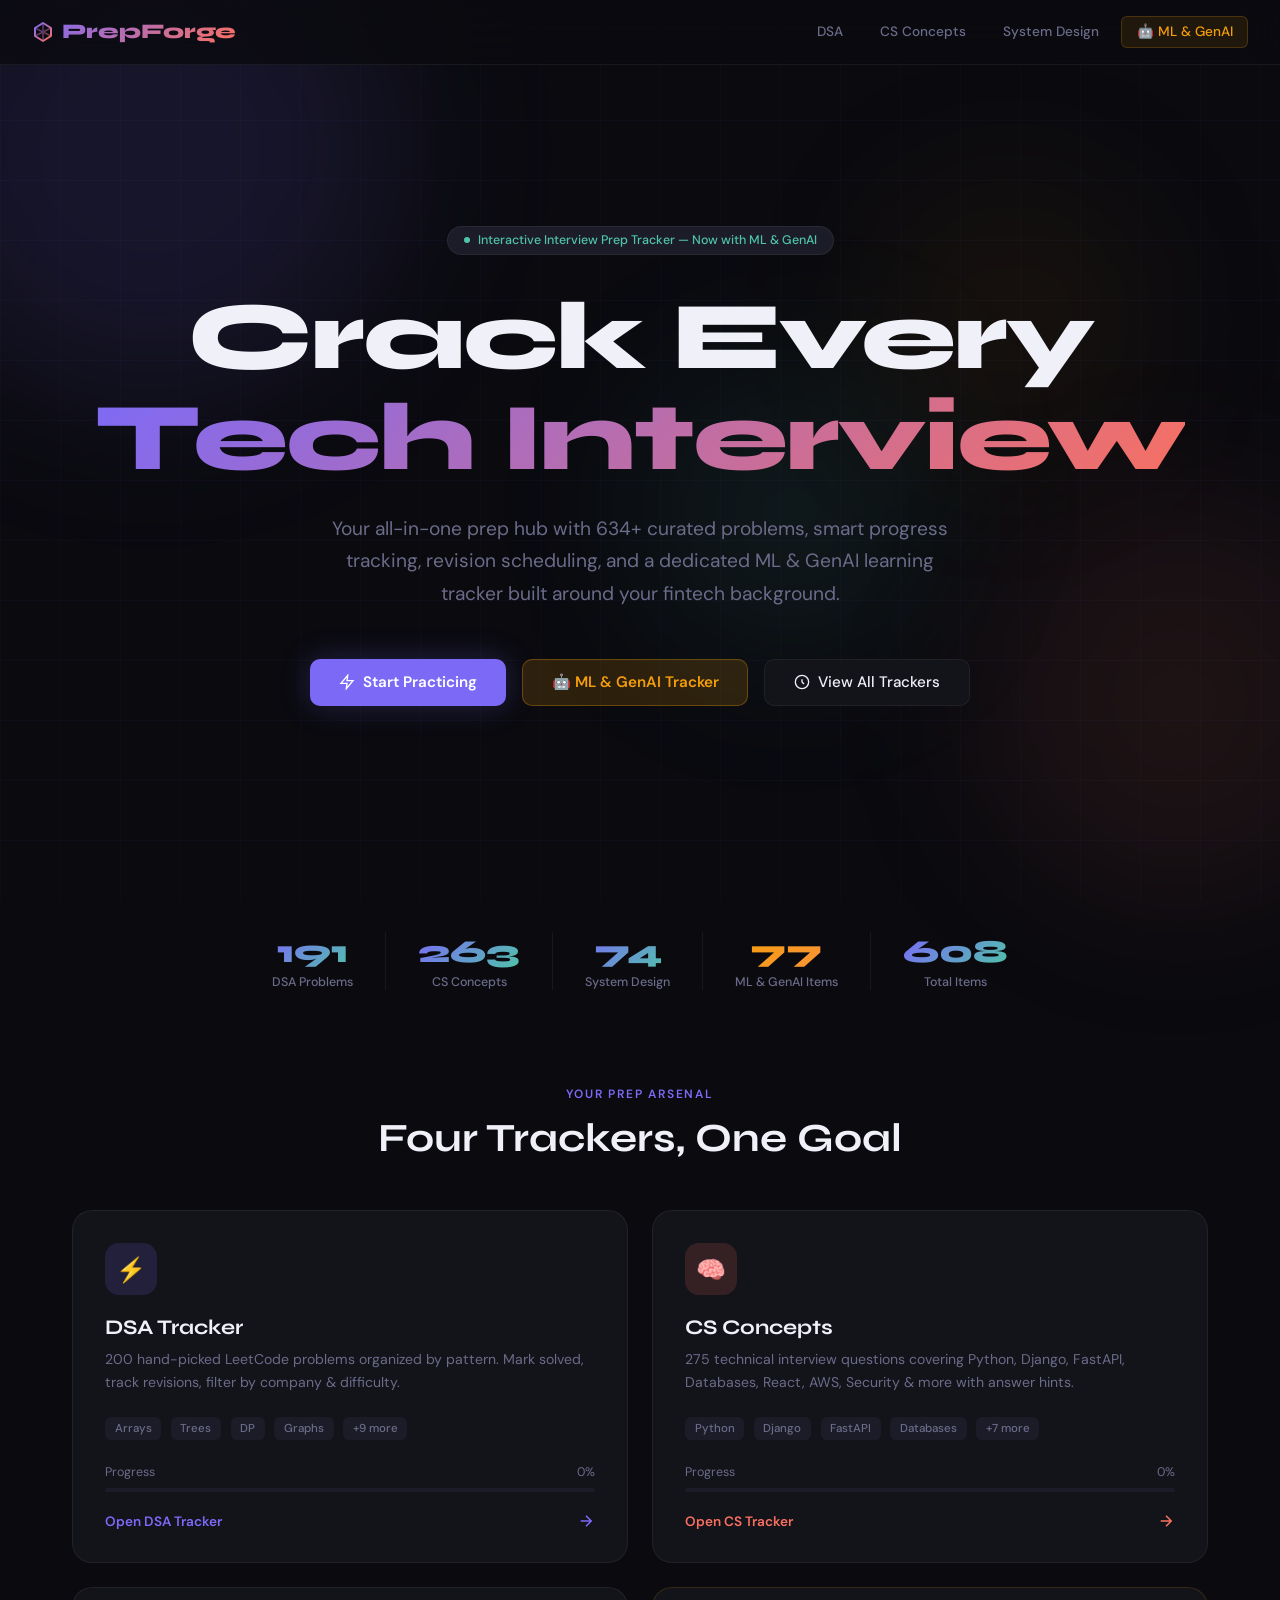
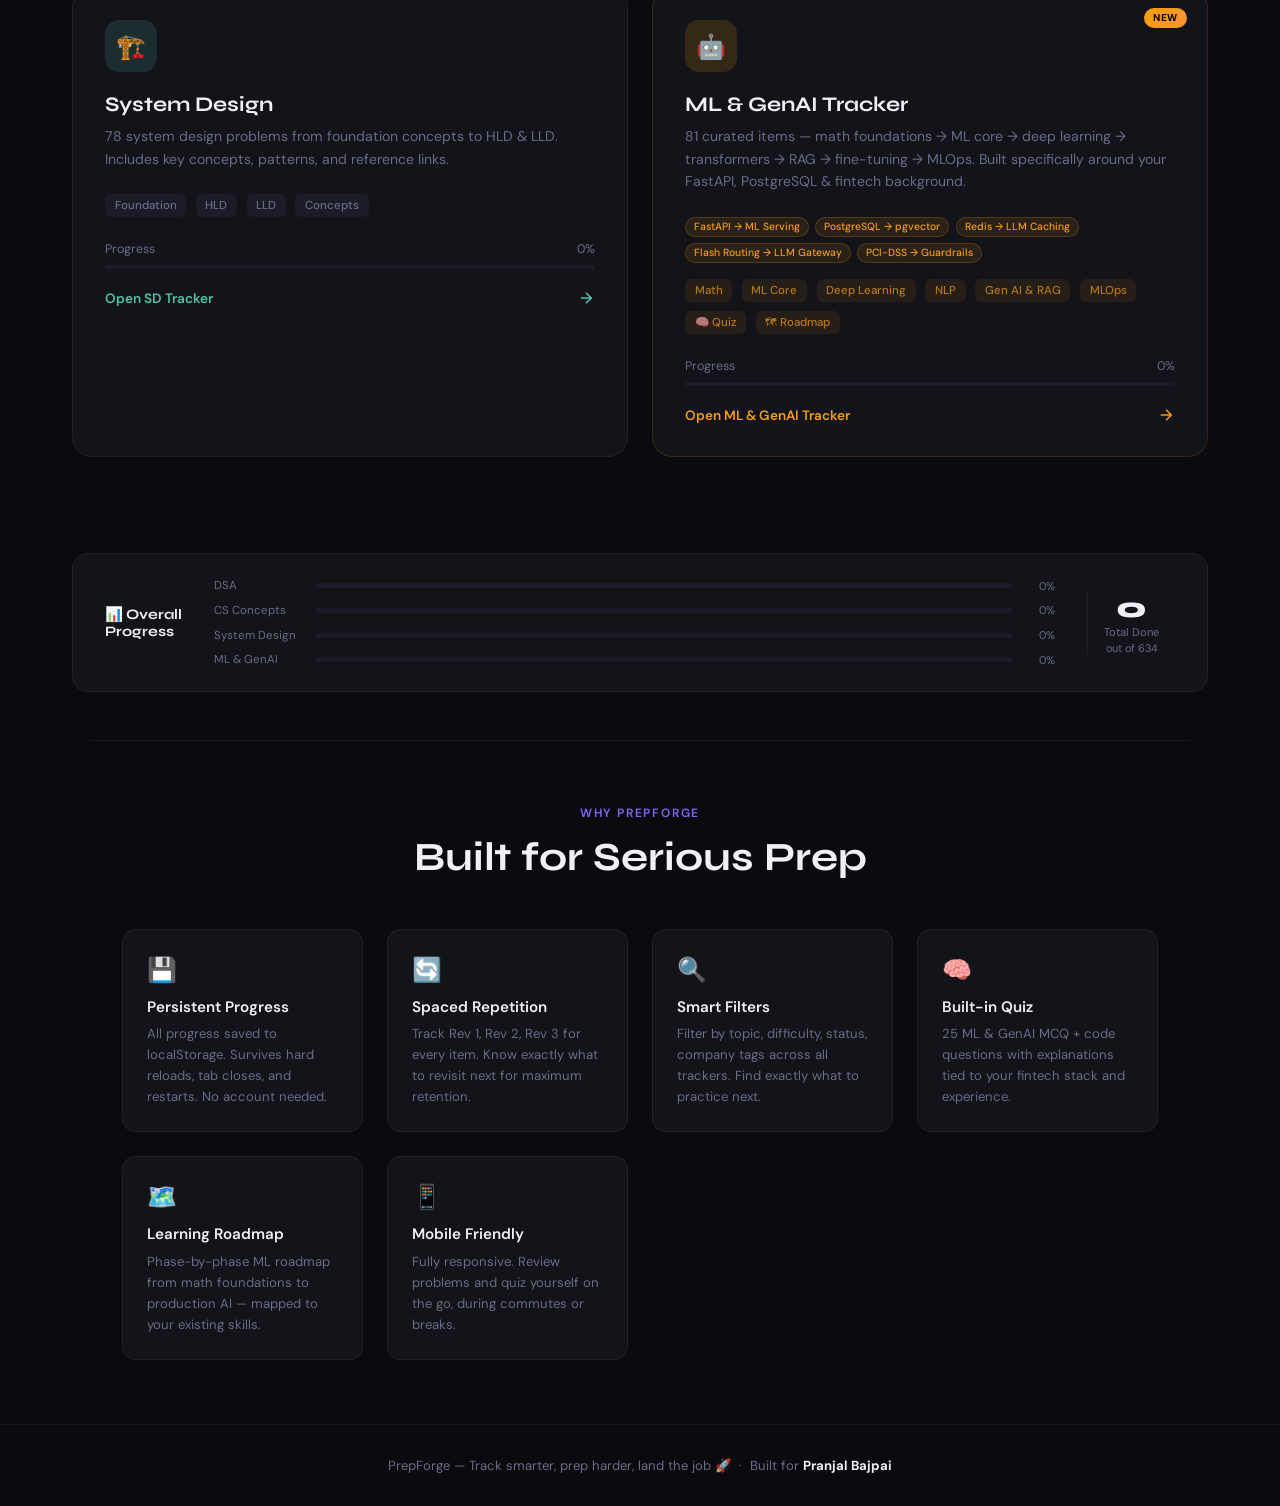
==== commit 7e0c2f1c: "added the ml module" ====
--- a/index.html
+++ b/index.html
@@ -407,7 +407,7 @@
     <a href="dsa.html" class="nav-link">DSA</a>
     <a href="cs.html" class="nav-link">CS Concepts</a>
     <a href="sd.html" class="nav-link">System Design</a>
-    <a href="ML_GenAI_Tracker.html" class="nav-link ml-link">🤖 ML & GenAI</a>
+    <a href="aiml.html" class="nav-link ml-link">🤖 ML & GenAI</a>
   </div>
 </nav>
 
@@ -429,7 +429,7 @@
       <svg width="16" height="16" fill="none" stroke="currentColor" stroke-width="2" viewBox="0 0 24 24"><path d="M13 2L3 14h9l-1 8 10-12h-9l1-8z"/></svg>
       Start Practicing
     </a>
-    <a href="ML_GenAI_Tracker.html" class="btn-ml">
+    <a href="aiml.html" class="btn-ml">
       🤖 ML & GenAI Tracker
     </a>
     <a href="#trackers" class="btn-ghost">
@@ -552,7 +552,7 @@
 
     <!-- ML & GenAI — highlighted card -->
     <div class="card-ml-wrap">
-      <a href="ML_GenAI_Tracker.html" class="tracker-card card-ml animate-in" style="animation-delay:0.3s">
+      <a href="aiml.html" class="tracker-card card-ml animate-in" style="animation-delay:0.3s">
         <span class="new-badge">NEW</span>
         <div class="card-icon">🤖</div>
         <h3 class="card-title">ML & GenAI Tracker</h3>
